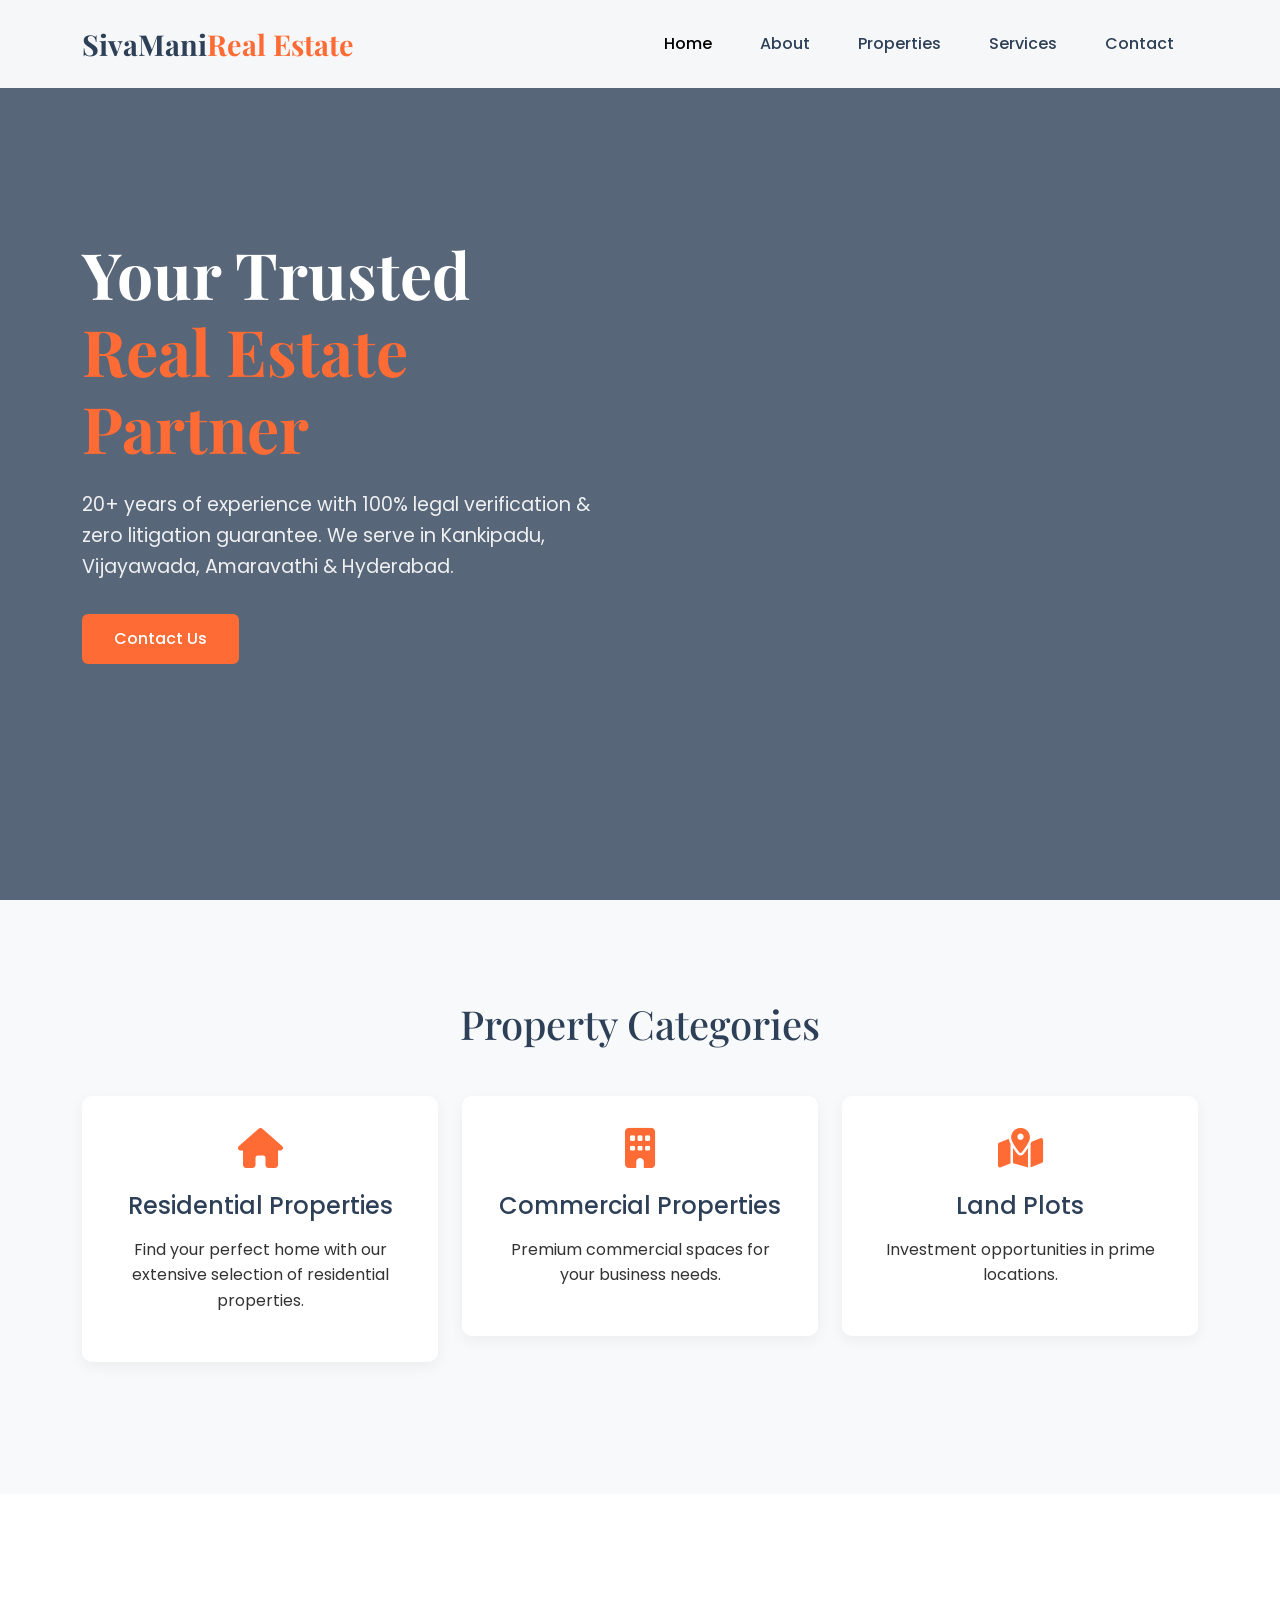
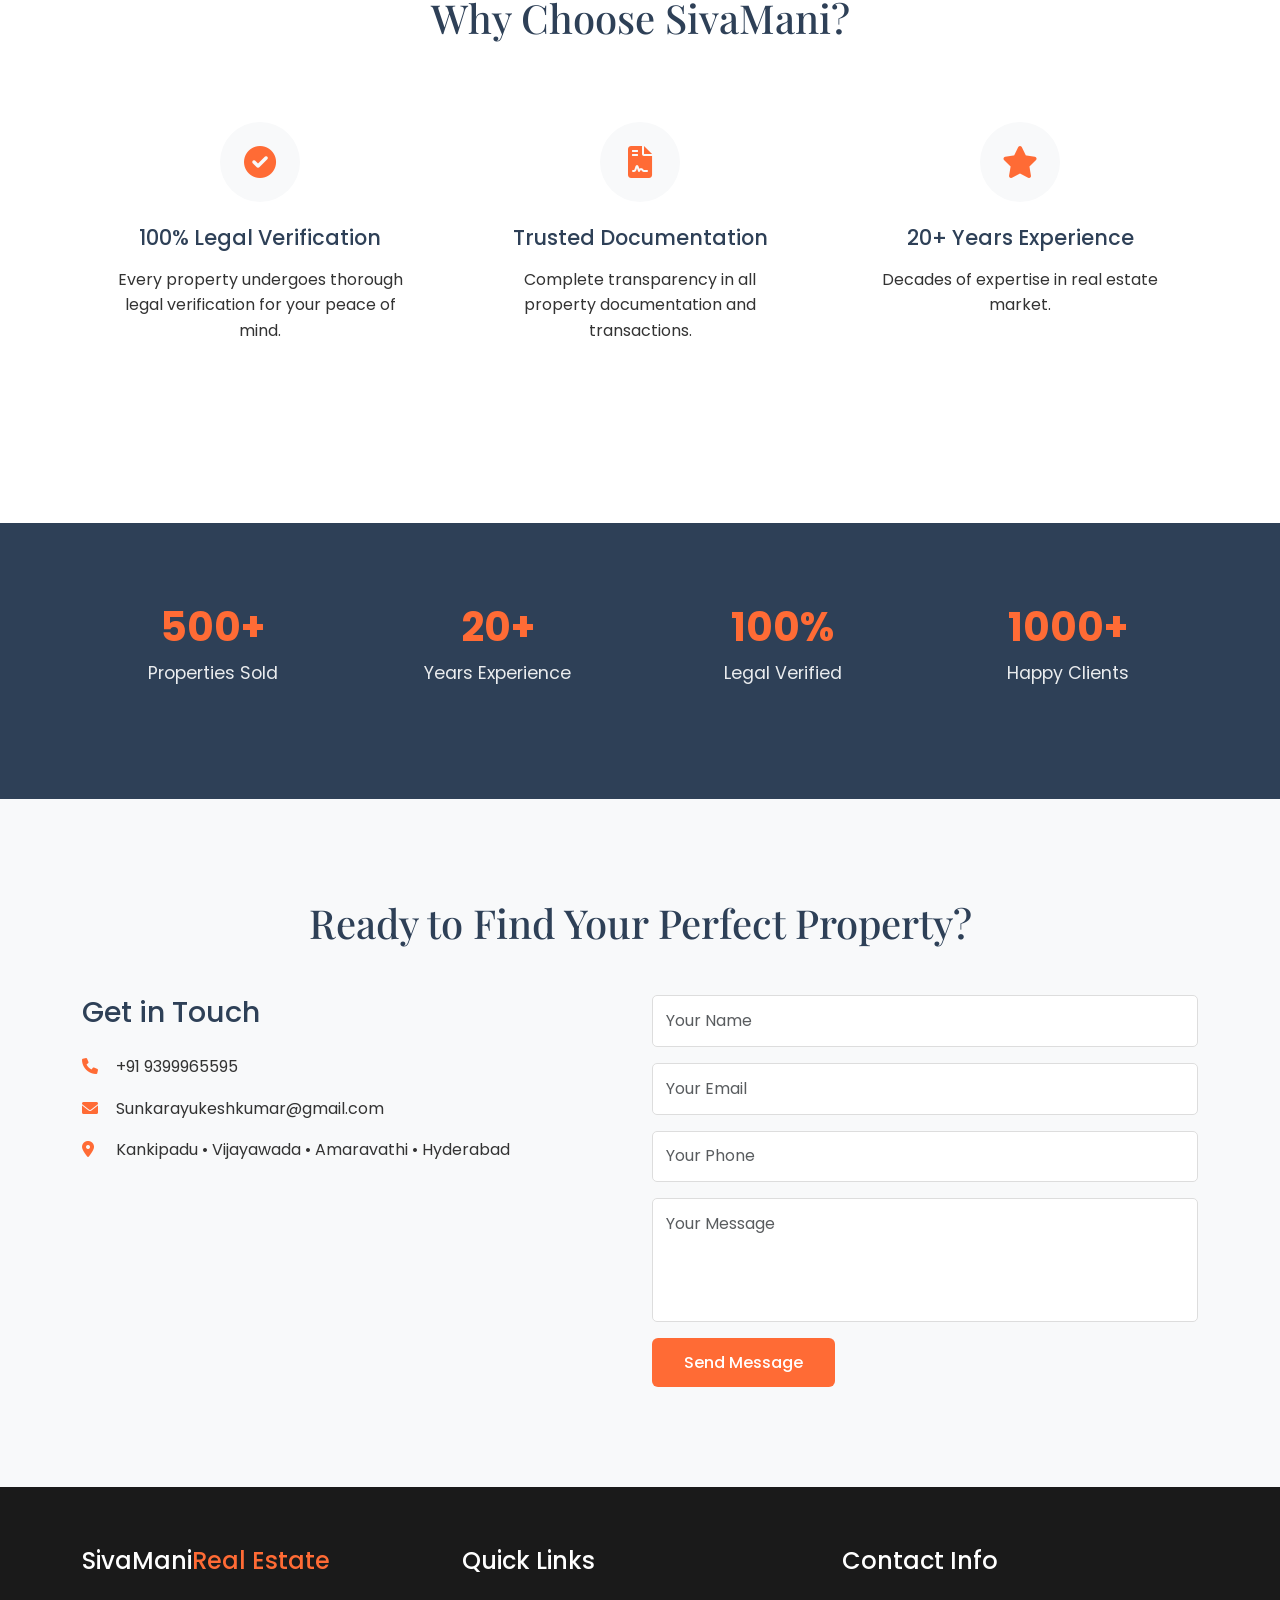
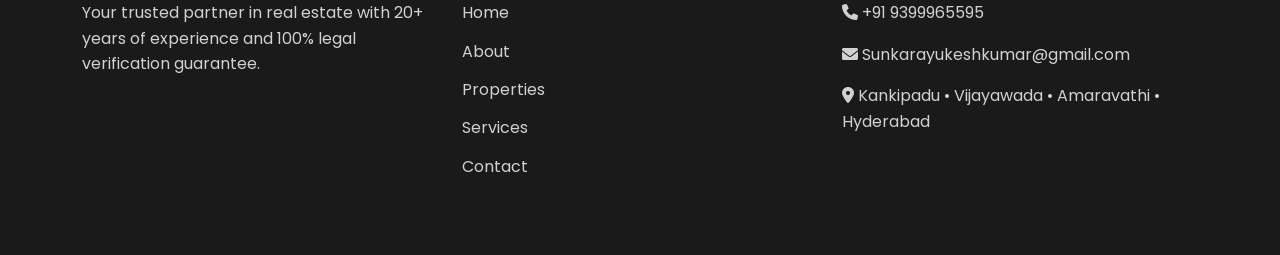
==== v0/index.html @ c0dce3c6 "inital v0 commit" ====
<!DOCTYPE html>
<html lang="en">
<head>
    <meta charset="UTF-8">
    <meta name="viewport" content="width=device-width, initial-scale=1.0">
    <title>SivaMani Real Estate - Your Trusted Property Partner</title>
    <!-- Bootstrap CSS -->
    <link href="https://cdn.jsdelivr.net/npm/bootstrap@5.3.0/dist/css/bootstrap.min.css" rel="stylesheet">
    <!-- Font Awesome -->
    <link href="https://cdnjs.cloudflare.com/ajax/libs/font-awesome/6.0.0/css/all.min.css" rel="stylesheet">
    <!-- Google Fonts -->
    <link href="https://fonts.googleapis.com/css2?family=Poppins:wght@300;400;500;600;700&family=Playfair+Display:wght@400;500;600;700&display=swap" rel="stylesheet">
    <!-- AOS Animation -->
    <link href="https://unpkg.com/aos@2.3.1/dist/aos.css" rel="stylesheet">
    <!-- Custom CSS -->
    <link href="styles.css" rel="stylesheet">
</head>
<body>
    <!-- Navigation -->
    <nav class="navbar navbar-expand-lg fixed-top">
        <div class="container">
            <a class="navbar-brand" href="#">SivaMani<span>Real Estate</span></a>
            <button class="navbar-toggler" type="button" data-bs-toggle="collapse" data-bs-target="#navbarNav">
                <span class="navbar-toggler-icon"></span>
            </button>
            <div class="collapse navbar-collapse" id="navbarNav">
                <ul class="navbar-nav ms-auto">
                    <li class="nav-item"><a class="nav-link" href="#home">Home</a></li>
                    <li class="nav-item"><a class="nav-link" href="#about">About</a></li>
                    <li class="nav-item"><a class="nav-link" href="#properties">Properties</a></li>
                    <li class="nav-item"><a class="nav-link" href="#services">Services</a></li>
                    <li class="nav-item"><a class="nav-link" href="#contact">Contact</a></li>
                </ul>
            </div>
        </div>
    </nav>

    <!-- Hero Section -->
    <section id="home" class="hero">
        <div class="container">
            <div class="row align-items-center">
                <div class="col-lg-6" data-aos="fade-right">
                    <h1>Your Trusted<br><span>Real Estate Partner</span></h1>
                    <p>20+ years of experience with 100% legal verification & zero litigation guarantee. We serve in Kankipadu, Vijayawada, Amaravathi & Hyderabad.</p>
                    <a href="#contact" class="btn btn-primary">Contact Us</a>
                </div>
            </div>
        </div>
    </section>

    <!-- Property Categories -->
    <section id="properties" class="categories">
        <div class="container">
            <h2 class="section-title" data-aos="fade-up">Property Categories</h2>
            <div class="row">
                <div class="col-md-4" data-aos="fade-up">
                    <div class="category-card">
                        <i class="fas fa-home"></i>
                        <h3>Residential Properties</h3>
                        <p>Find your perfect home with our extensive selection of residential properties.</p>
                    </div>
                </div>
                <div class="col-md-4" data-aos="fade-up" data-aos-delay="100">
                    <div class="category-card">
                        <i class="fas fa-building"></i>
                        <h3>Commercial Properties</h3>
                        <p>Premium commercial spaces for your business needs.</p>
                    </div>
                </div>
                <div class="col-md-4" data-aos="fade-up" data-aos-delay="200">
                    <div class="category-card">
                        <i class="fas fa-map-marked-alt"></i>
                        <h3>Land Plots</h3>
                        <p>Investment opportunities in prime locations.</p>
                    </div>
                </div>
            </div>
        </div>
    </section>

    <!-- Why Choose Section -->
    <section class="why-choose">
        <div class="container">
            <h2 class="section-title" data-aos="fade-up">Why Choose SivaMani?</h2>
            <div class="row">
                <div class="col-md-4" data-aos="fade-up">
                    <div class="feature-card">
                        <div class="icon"><i class="fas fa-check-circle"></i></div>
                        <h3>100% Legal Verification</h3>
                        <p>Every property undergoes thorough legal verification for your peace of mind.</p>
                    </div>
                </div>
                <div class="col-md-4" data-aos="fade-up" data-aos-delay="100">
                    <div class="feature-card">
                        <div class="icon"><i class="fas fa-file-contract"></i></div>
                        <h3>Trusted Documentation</h3>
                        <p>Complete transparency in all property documentation and transactions.</p>
                    </div>
                </div>
                <div class="col-md-4" data-aos="fade-up" data-aos-delay="200">
                    <div class="feature-card">
                        <div class="icon"><i class="fas fa-star"></i></div>
                        <h3>20+ Years Experience</h3>
                        <p>Decades of expertise in real estate market.</p>
                    </div>
                </div>
            </div>
        </div>
    </section>

    <!-- Stats Section -->
    <section class="stats">
        <div class="container">
            <div class="row">
                <div class="col-md-3" data-aos="fade-up">
                    <div class="stat-item">
                        <h3>500+</h3>
                        <p>Properties Sold</p>
                    </div>
                </div>
                <div class="col-md-3" data-aos="fade-up" data-aos-delay="100">
                    <div class="stat-item">
                        <h3>20+</h3>
                        <p>Years Experience</p>
                    </div>
                </div>
                <div class="col-md-3" data-aos="fade-up" data-aos-delay="200">
                    <div class="stat-item">
                        <h3>100%</h3>
                        <p>Legal Verified</p>
                    </div>
                </div>
                <div class="col-md-3" data-aos="fade-up" data-aos-delay="300">
                    <div class="stat-item">
                        <h3>1000+</h3>
                        <p>Happy Clients</p>
                    </div>
                </div>
            </div>
        </div>
    </section>

    <!-- Contact Section -->
    <section id="contact" class="contact">
        <div class="container">
            <h2 class="section-title" data-aos="fade-up">Ready to Find Your Perfect Property?</h2>
            <div class="row">
                <div class="col-md-6" data-aos="fade-right">
                    <div class="contact-info">
                        <h3>Get in Touch</h3>
                        <p><i class="fas fa-phone"></i> +91 9399965595</p>
                        <p><i class="fas fa-envelope"></i> Sunkarayukeshkumar@gmail.com</p>
                        <p><i class="fas fa-map-marker-alt"></i> Kankipadu • Vijayawada • Amaravathi • Hyderabad</p>
                    </div>
                </div>
                <div class="col-md-6" data-aos="fade-left">
                    <form class="contact-form">
                        <div class="mb-3">
                            <input type="text" class="form-control" placeholder="Your Name">
                        </div>
                        <div class="mb-3">
                            <input type="email" class="form-control" placeholder="Your Email">
                        </div>
                        <div class="mb-3">
                            <input type="tel" class="form-control" placeholder="Your Phone">
                        </div>
                        <div class="mb-3">
                            <textarea class="form-control" rows="4" placeholder="Your Message"></textarea>
                        </div>
                        <button type="submit" class="btn btn-primary">Send Message</button>
                    </form>
                </div>
            </div>
        </div>
    </section>

    <!-- Footer -->
    <footer class="footer">
        <div class="container">
            <div class="row">
                <div class="col-md-4">
                    <h3>SivaMani<span>Real Estate</span></h3>
                    <p>Your trusted partner in real estate with 20+ years of experience and 100% legal verification guarantee.</p>
                </div>
                <div class="col-md-4">
                    <h3>Quick Links</h3>
                    <ul>
                        <li><a href="#home">Home</a></li>
                        <li><a href="#about">About</a></li>
                        <li><a href="#properties">Properties</a></li>
                        <li><a href="#services">Services</a></li>
                        <li><a href="#contact">Contact</a></li>
                    </ul>
                </div>
                <div class="col-md-4">
                    <h3>Contact Info</h3>
                    <p><i class="fas fa-phone"></i> +91 9399965595</p>
                    <p><i class="fas fa-envelope"></i> Sunkarayukeshkumar@gmail.com</p>
                    <p><i class="fas fa-map-marker-alt"></i> Kankipadu • Vijayawada • Amaravathi • Hyderabad</p>
                </div>
            </div>
        </div>
    </footer>

    <!-- Scripts -->
    <script src="https://cdn.jsdelivr.net/npm/bootstrap@5.3.0/dist/js/bootstrap.bundle.min.js"></script>
    <script src="https://unpkg.com/aos@2.3.1/dist/aos.js"></script>
    <script src="script.js"></script>
</body>
</html>
---- v0/styles.css ----
:root {
    --primary-color: #FF6B35;
    --secondary-color: #2E4057;
    --accent-color: #F7C59F;
    --text-color: #333;
    --light-bg: #f8f9fa;
    --dark-bg: #1a1a1a;
}

* {
    margin: 0;
    padding: 0;
    box-sizing: border-box;
}

body {
    font-family: 'Poppins', sans-serif;
    color: var(--text-color);
    line-height: 1.6;
}

/* Navigation */
.navbar {
    background: rgba(255, 255, 255, 0.95);
    padding: 1rem 0;
    transition: all 0.3s ease;
    box-shadow: 0 2px 10px rgba(0, 0, 0, 0.1);
}

.navbar-brand {
    font-family: 'Playfair Display', serif;
    font-size: 1.8rem;
    font-weight: 700;
    color: var(--secondary-color);
}

.navbar-brand span {
    color: var(--primary-color);
}

.nav-link {
    color: var(--secondary-color);
    font-weight: 500;
    margin: 0 1rem;
    transition: color 0.3s ease;
}

.nav-link:hover {
    color: var(--primary-color);
}

/* Hero Section */
.hero {
    background: linear-gradient(rgba(46, 64, 87, 0.8), rgba(46, 64, 87, 0.8)), url('https://images.unsplash.com/photo-1560518883-ce09059eeffa?ixlib=rb-4.0.3') center/cover;
    min-height: 100vh;
    display: flex;
    align-items: center;
    color: white;
    padding: 100px 0;
}

.hero h1 {
    font-family: 'Playfair Display', serif;
    font-size: 4rem;
    font-weight: 700;
    margin-bottom: 1.5rem;
}

.hero h1 span {
    color: var(--primary-color);
}

.hero p {
    font-size: 1.2rem;
    margin-bottom: 2rem;
    opacity: 0.9;
}

.btn-primary {
    background-color: var(--primary-color);
    border: none;
    padding: 0.8rem 2rem;
    font-weight: 500;
    transition: all 0.3s ease;
}

.btn-primary:hover {
    background-color: #ff824d;
    transform: translateY(-2px);
}

/* Property Categories */
.categories {
    padding: 100px 0;
    background-color: var(--light-bg);
}

.section-title {
    font-family: 'Playfair Display', serif;
    font-size: 2.5rem;
    color: var(--secondary-color);
    text-align: center;
    margin-bottom: 3rem;
}

.category-card {
    background: white;
    padding: 2rem;
    border-radius: 10px;
    text-align: center;
    transition: all 0.3s ease;
    margin-bottom: 2rem;
    box-shadow: 0 5px 15px rgba(0, 0, 0, 0.05);
}

.category-card:hover {
    transform: translateY(-10px);
    box-shadow: 0 8px 25px rgba(0, 0, 0, 0.1);
}

.category-card i {
    font-size: 2.5rem;
    color: var(--primary-color);
    margin-bottom: 1.5rem;
}

.category-card h3 {
    font-size: 1.5rem;
    margin-bottom: 1rem;
    color: var(--secondary-color);
}

/* Why Choose Section */
.why-choose {
    padding: 100px 0;
    background-color: white;
}

.feature-card {
    text-align: center;
    padding: 2rem;
    margin-bottom: 2rem;
}

.feature-card .icon {
    width: 80px;
    height: 80px;
    margin: 0 auto 1.5rem;
    background: var(--light-bg);
    border-radius: 50%;
    display: flex;
    align-items: center;
    justify-content: center;
}

.feature-card .icon i {
    font-size: 2rem;
    color: var(--primary-color);
}

.feature-card h3 {
    font-size: 1.3rem;
    margin-bottom: 1rem;
    color: var(--secondary-color);
}

/* Stats Section */
.stats {
    padding: 80px 0;
    background-color: var(--secondary-color);
    color: white;
}

.stat-item {
    text-align: center;
    margin-bottom: 2rem;
}

.stat-item h3 {
    font-size: 2.5rem;
    font-weight: 700;
    color: var(--primary-color);
    margin-bottom: 0.5rem;
}

.stat-item p {
    font-size: 1.1rem;
    opacity: 0.9;
}

/* Contact Section */
.contact {
    padding: 100px 0;
    background-color: var(--light-bg);
}

.contact-info {
    margin-bottom: 2rem;
}

.contact-info h3 {
    font-size: 1.8rem;
    margin-bottom: 1.5rem;
    color: var(--secondary-color);
}

.contact-info p {
    margin-bottom: 1rem;
}

.contact-info i {
    color: var(--primary-color);
    margin-right: 10px;
    width: 20px;
}

.contact-form .form-control {
    padding: 0.8rem;
    margin-bottom: 1rem;
    border: 1px solid #ddd;
    border-radius: 5px;
}

.contact-form textarea {
    resize: none;
}

/* Footer */
.footer {
    padding: 60px 0;
    background-color: var(--dark-bg);
    color: white;
}

.footer h3 {
    font-size: 1.5rem;
    margin-bottom: 1.5rem;
}

.footer h3 span {
    color: var(--primary-color);
}

.footer p {
    opacity: 0.8;
    margin-bottom: 1rem;
}

.footer ul {
    list-style: none;
    padding: 0;
}

.footer ul li {
    margin-bottom: 0.8rem;
}

.footer ul li a {
    color: white;
    opacity: 0.8;
    text-decoration: none;
    transition: all 0.3s ease;
}

.footer ul li a:hover {
    color: var(--primary-color);
    opacity: 1;
}

/* Animations */
[data-aos] {
    pointer-events: none;
}

[data-aos].aos-animate {
    pointer-events: auto;
}

/* Responsive Design */
@media (max-width: 991px) {
    .hero h1 {
        font-size: 3rem;
    }

    .navbar-collapse {
        background: white;
        padding: 1rem;
        border-radius: 5px;
        margin-top: 1rem;
    }
}

@media (max-width: 767px) {
    .hero h1 {
        font-size: 2.5rem;
    }

    .section-title {
        font-size: 2rem;
    }

    .stat-item {
        margin-bottom: 2rem;
    }
}
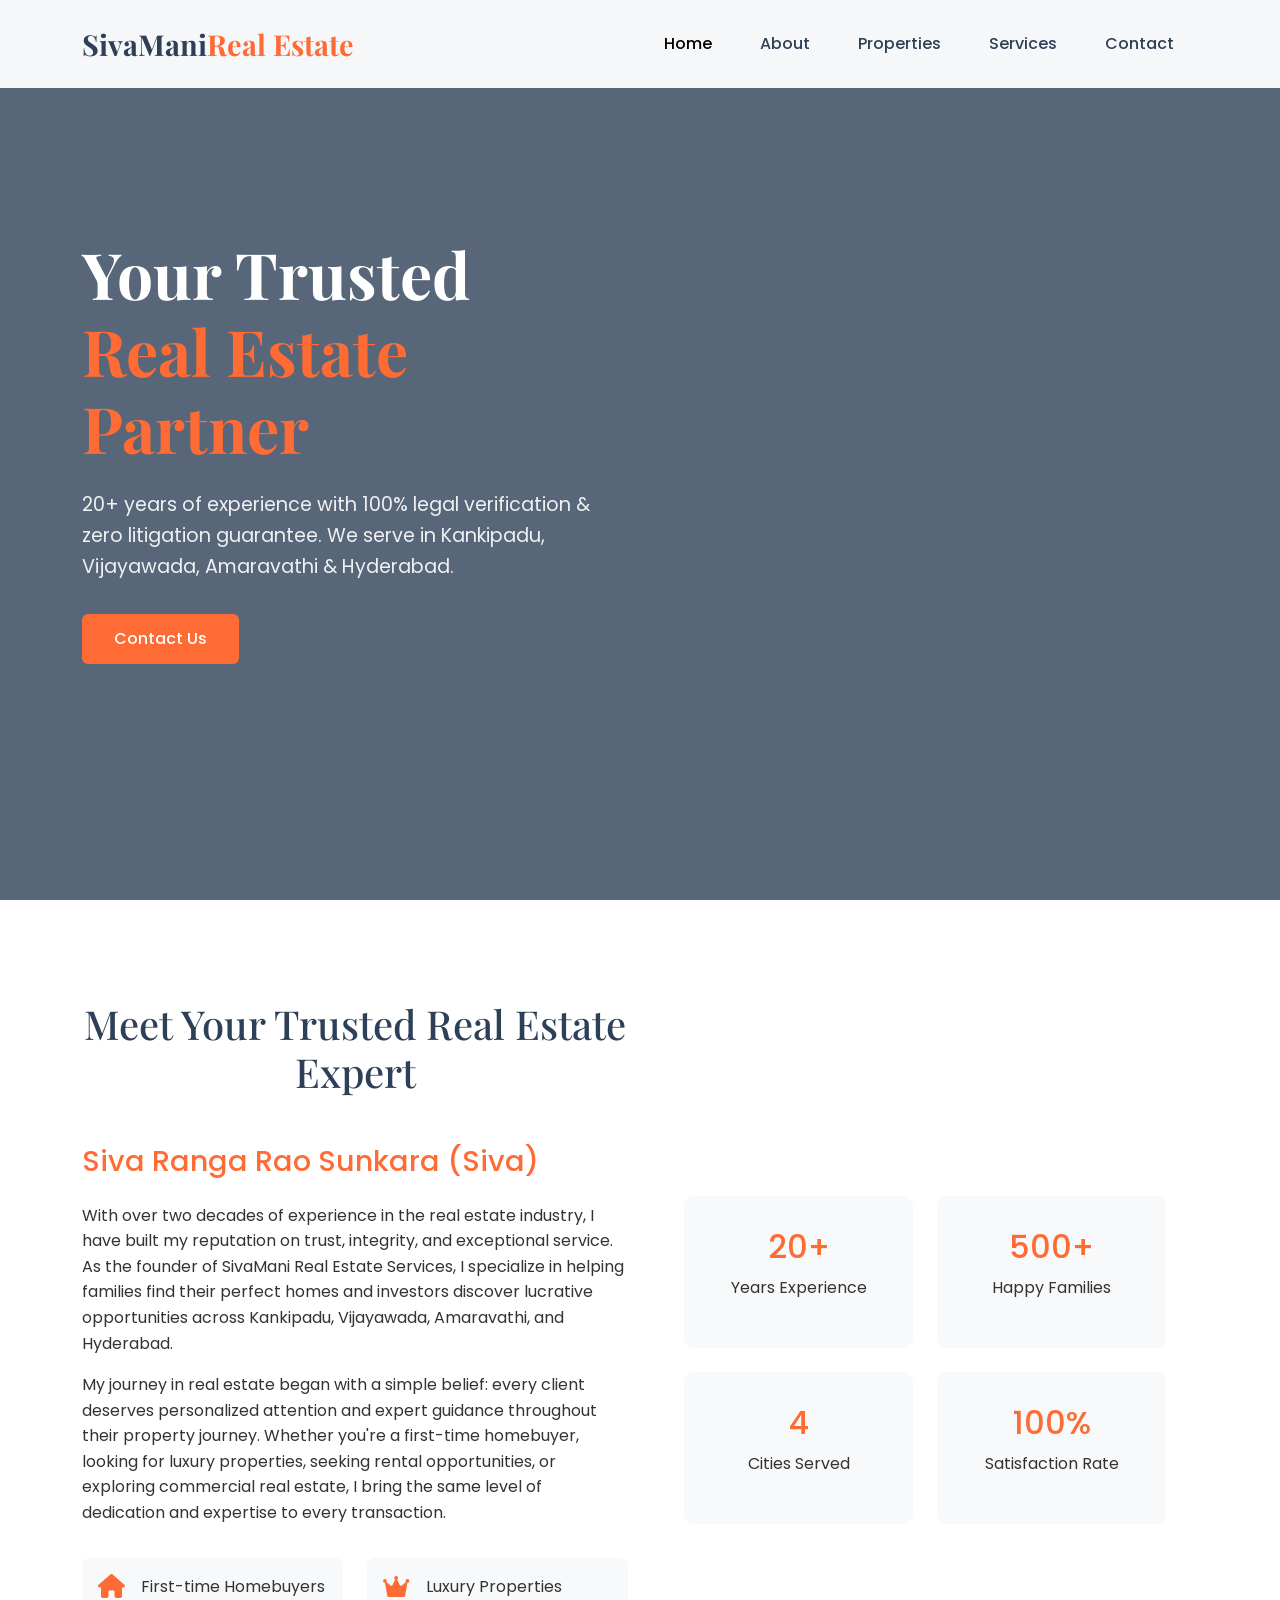
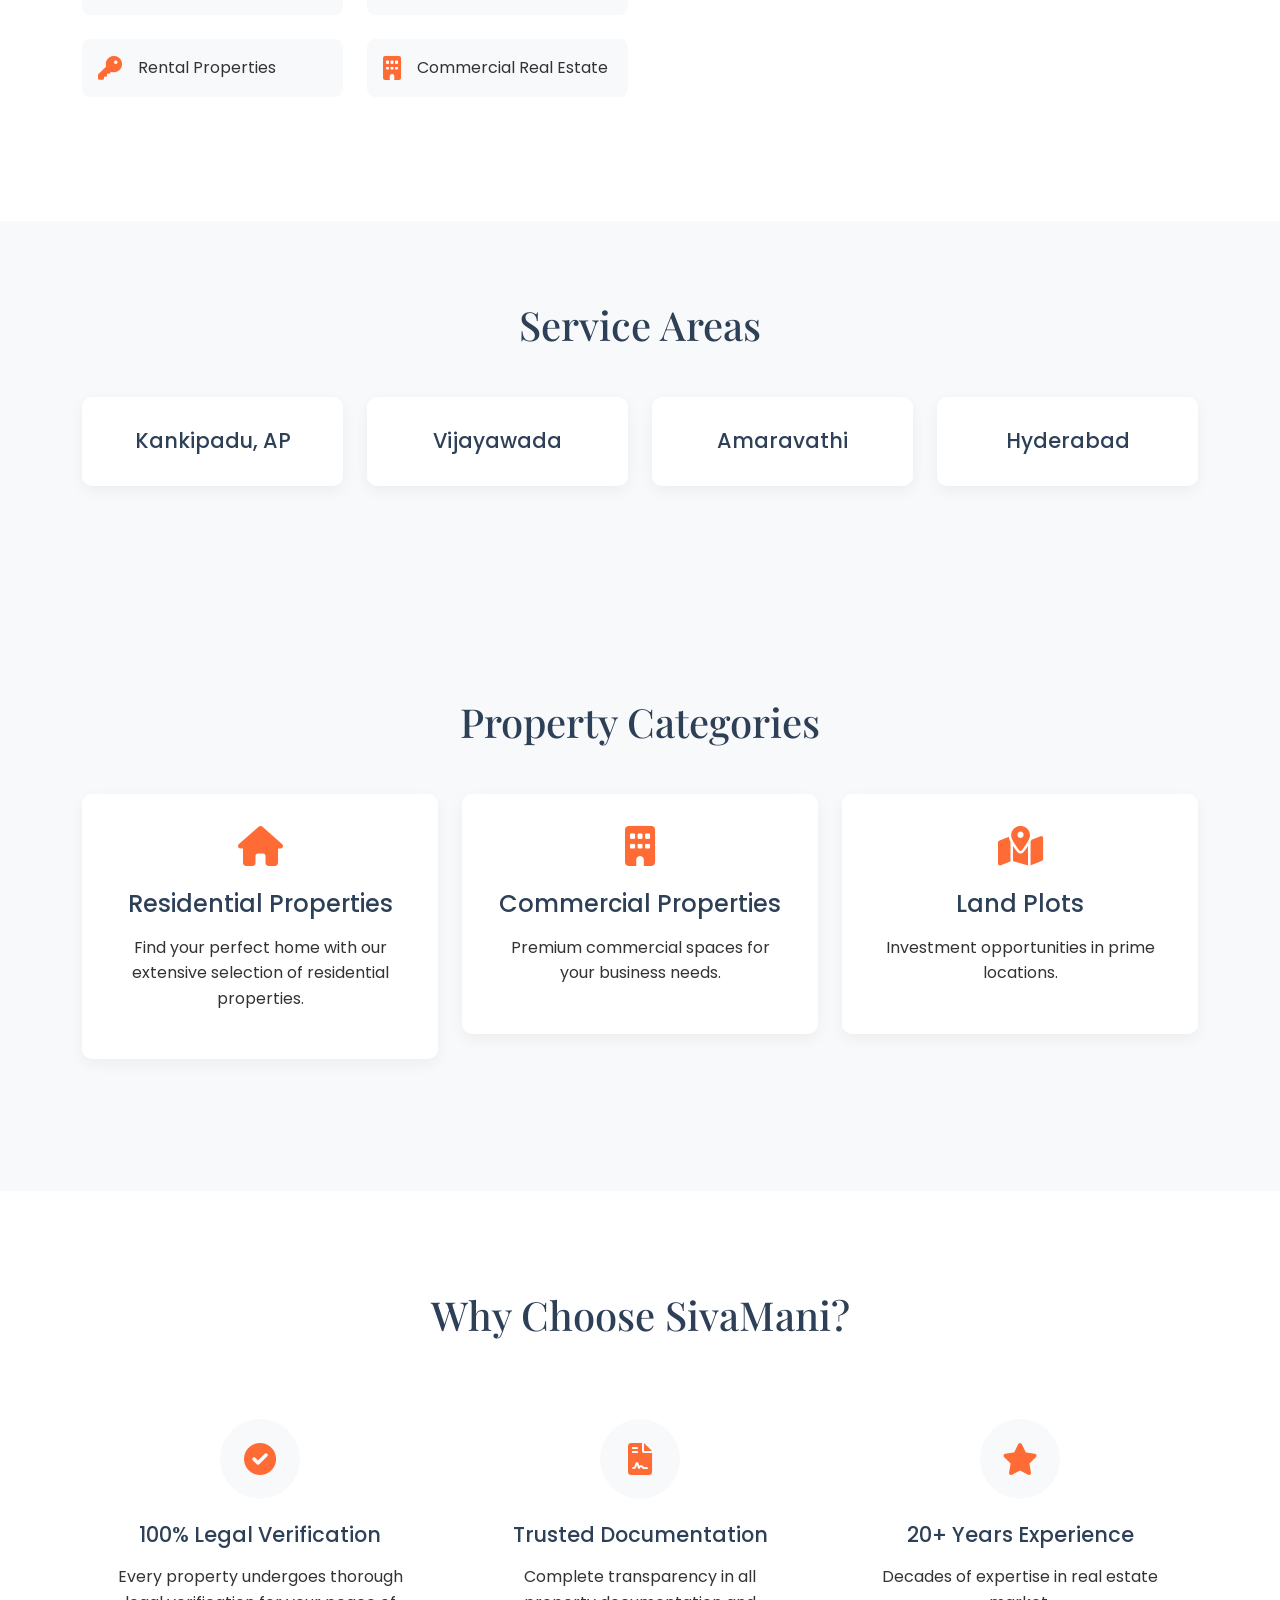
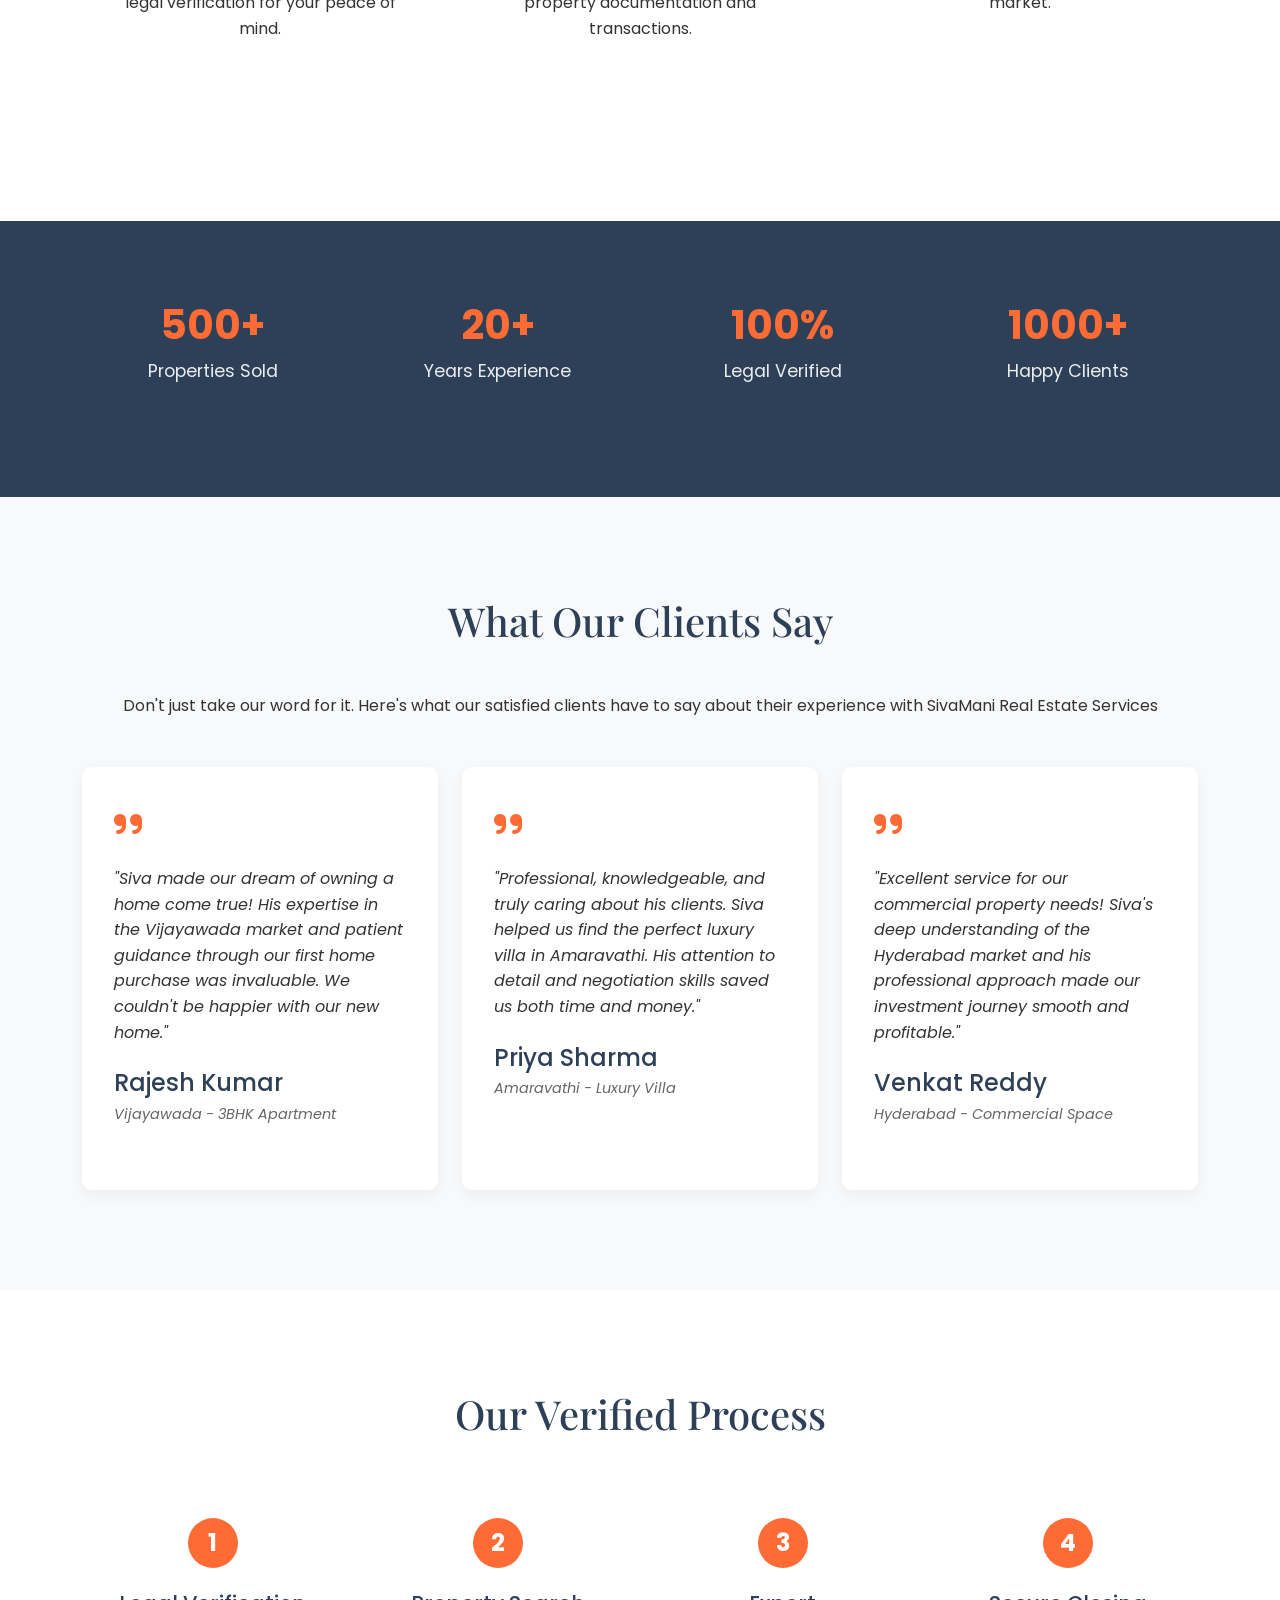
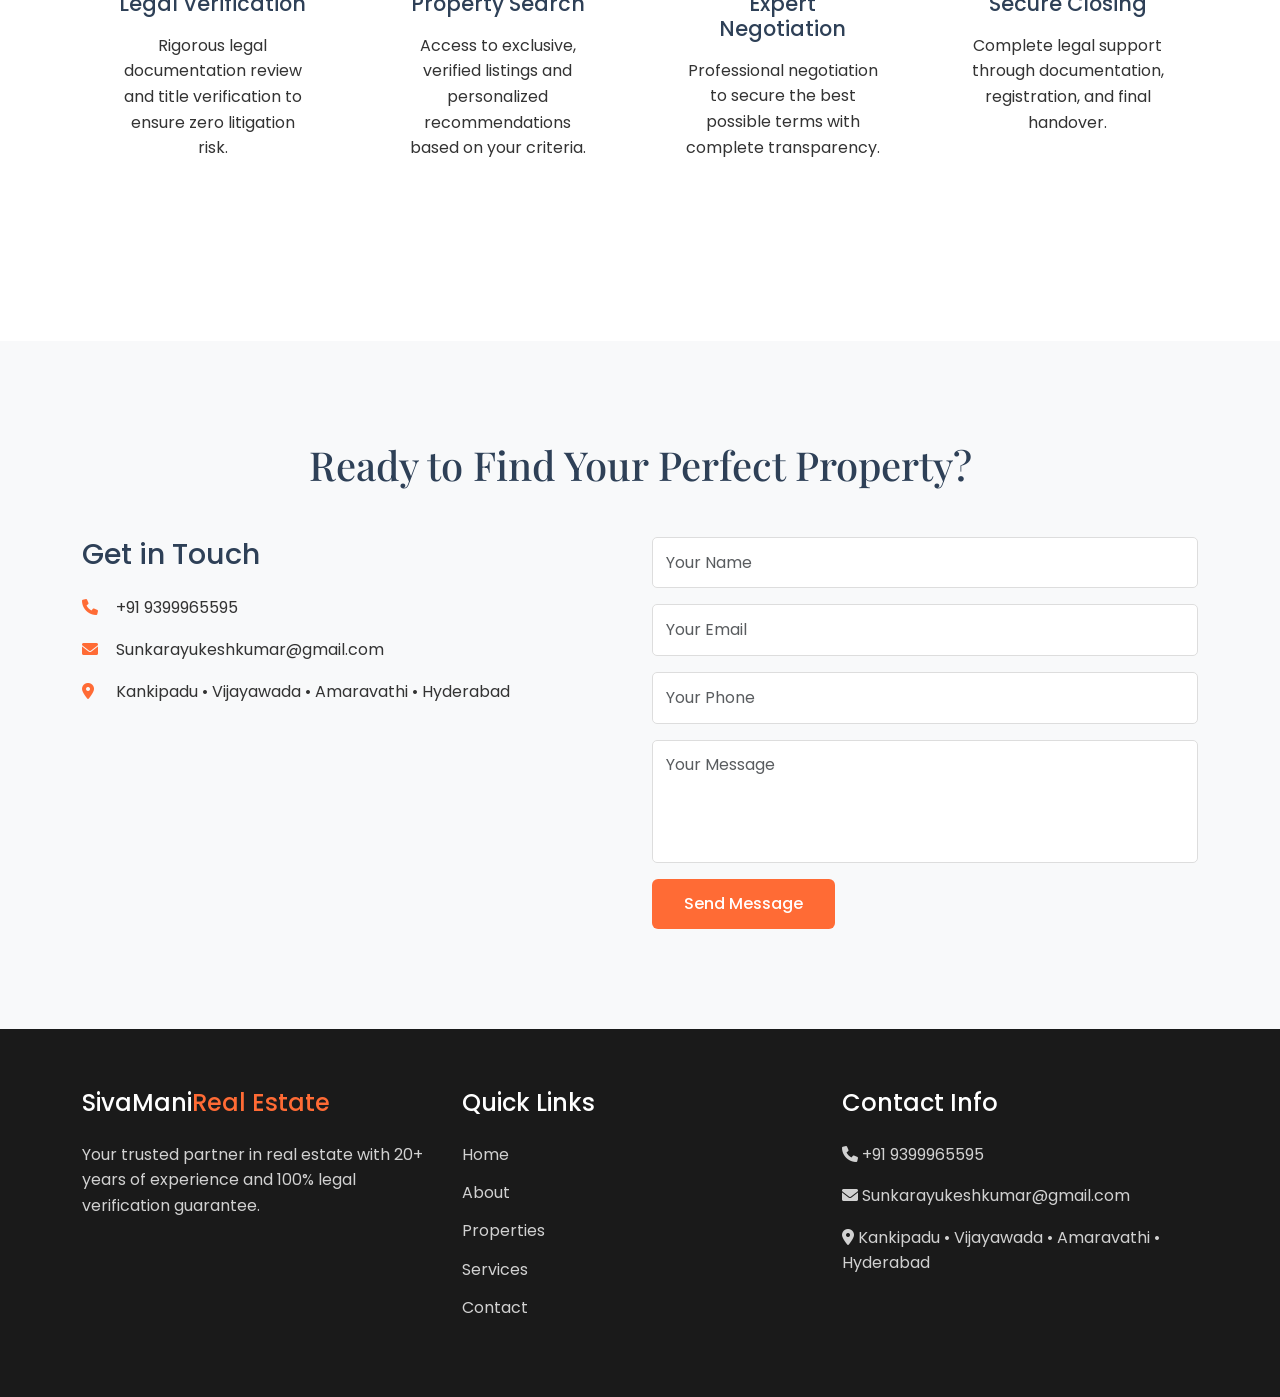
==== commit 381df5e2: "test" ====
--- a/v0/index.html
+++ b/v0/index.html
@@ -48,6 +48,97 @@
         </div>
     </section>
 
+    <!-- About Section -->
+    <section id="about" class="about">
+        <div class="container">
+            <div class="row align-items-center">
+                <div class="col-lg-6" data-aos="fade-right">
+                    <h2 class="section-title">Meet Your Trusted Real Estate Expert</h2>
+                    <h3>Siva Ranga Rao Sunkara (Siva)</h3>
+                    <p>With over two decades of experience in the real estate industry, I have built my reputation on trust, integrity, and exceptional service. As the founder of SivaMani Real Estate Services, I specialize in helping families find their perfect homes and investors discover lucrative opportunities across Kankipadu, Vijayawada, Amaravathi, and Hyderabad.</p>
+                    <p>My journey in real estate began with a simple belief: every client deserves personalized attention and expert guidance throughout their property journey. Whether you're a first-time homebuyer, looking for luxury properties, seeking rental opportunities, or exploring commercial real estate, I bring the same level of dedication and expertise to every transaction.</p>
+                    <div class="expertise-areas">
+                        <div class="row">
+                            <div class="col-6">
+                                <div class="expertise-item">
+                                    <i class="fas fa-home"></i>
+                                    <span>First-time Homebuyers</span>
+                                </div>
+                            </div>
+                            <div class="col-6">
+                                <div class="expertise-item">
+                                    <i class="fas fa-crown"></i>
+                                    <span>Luxury Properties</span>
+                                </div>
+                            </div>
+                            <div class="col-6">
+                                <div class="expertise-item">
+                                    <i class="fas fa-key"></i>
+                                    <span>Rental Properties</span>
+                                </div>
+                            </div>
+                            <div class="col-6">
+                                <div class="expertise-item">
+                                    <i class="fas fa-building"></i>
+                                    <span>Commercial Real Estate</span>
+                                </div>
+                            </div>
+                        </div>
+                    </div>
+                </div>
+                <div class="col-lg-6" data-aos="fade-left">
+                    <div class="about-stats">
+                        <div class="stat-box">
+                            <h4>20+</h4>
+                            <p>Years Experience</p>
+                        </div>
+                        <div class="stat-box">
+                            <h4>500+</h4>
+                            <p>Happy Families</p>
+                        </div>
+                        <div class="stat-box">
+                            <h4>4</h4>
+                            <p>Cities Served</p>
+                        </div>
+                        <div class="stat-box">
+                            <h4>100%</h4>
+                            <p>Satisfaction Rate</p>
+                        </div>
+                    </div>
+                </div>
+            </div>
+        </div>
+    </section>
+
+    <!-- Service Areas -->
+    <section class="service-areas">
+        <div class="container">
+            <h2 class="section-title" data-aos="fade-up">Service Areas</h2>
+            <div class="row">
+                <div class="col-md-3" data-aos="fade-up">
+                    <div class="area-card">
+                        <h3>Kankipadu, AP</h3>
+                    </div>
+                </div>
+                <div class="col-md-3" data-aos="fade-up" data-aos-delay="100">
+                    <div class="area-card">
+                        <h3>Vijayawada</h3>
+                    </div>
+                </div>
+                <div class="col-md-3" data-aos="fade-up" data-aos-delay="200">
+                    <div class="area-card">
+                        <h3>Amaravathi</h3>
+                    </div>
+                </div>
+                <div class="col-md-3" data-aos="fade-up" data-aos-delay="300">
+                    <div class="area-card">
+                        <h3>Hyderabad</h3>
+                    </div>
+                </div>
+            </div>
+        </div>
+    </section>
+
     <!-- Property Categories -->
     <section id="properties" class="categories">
         <div class="container">
@@ -134,6 +225,83 @@
                     <div class="stat-item">
                         <h3>1000+</h3>
                         <p>Happy Clients</p>
+                    </div>
+                </div>
+            </div>
+        </div>
+    </section>
+
+    <!-- Testimonials Section -->
+    <section class="testimonials">
+        <div class="container">
+            <h2 class="section-title" data-aos="fade-up">What Our Clients Say</h2>
+            <p class="text-center mb-5">Don't just take our word for it. Here's what our satisfied clients have to say about their experience with SivaMani Real Estate Services</p>
+            <div class="row">
+                <div class="col-md-4" data-aos="fade-up">
+                    <div class="testimonial-card">
+                        <div class="quote"><i class="fas fa-quote-right"></i></div>
+                        <p>"Siva made our dream of owning a home come true! His expertise in the Vijayawada market and patient guidance through our first home purchase was invaluable. We couldn't be happier with our new home."</p>
+                        <div class="client-info">
+                            <h4>Rajesh Kumar</h4>
+                            <p>Vijayawada - 3BHK Apartment</p>
+                        </div>
+                    </div>
+                </div>
+                <div class="col-md-4" data-aos="fade-up" data-aos-delay="100">
+                    <div class="testimonial-card">
+                        <div class="quote"><i class="fas fa-quote-right"></i></div>
+                        <p>"Professional, knowledgeable, and truly caring about his clients. Siva helped us find the perfect luxury villa in Amaravathi. His attention to detail and negotiation skills saved us both time and money."</p>
+                        <div class="client-info">
+                            <h4>Priya Sharma</h4>
+                            <p>Amaravathi - Luxury Villa</p>
+                        </div>
+                    </div>
+                </div>
+                <div class="col-md-4" data-aos="fade-up" data-aos-delay="200">
+                    <div class="testimonial-card">
+                        <div class="quote"><i class="fas fa-quote-right"></i></div>
+                        <p>"Excellent service for our commercial property needs! Siva's deep understanding of the Hyderabad market and his professional approach made our investment journey smooth and profitable."</p>
+                        <div class="client-info">
+                            <h4>Venkat Reddy</h4>
+                            <p>Hyderabad - Commercial Space</p>
+                        </div>
+                    </div>
+                </div>
+            </div>
+        </div>
+    </section>
+
+    <!-- Our Process -->
+    <section class="process">
+        <div class="container">
+            <h2 class="section-title" data-aos="fade-up">Our Verified Process</h2>
+            <div class="row">
+                <div class="col-md-3" data-aos="fade-up">
+                    <div class="process-card">
+                        <div class="number">1</div>
+                        <h3>Legal Verification</h3>
+                        <p>Rigorous legal documentation review and title verification to ensure zero litigation risk.</p>
+                    </div>
+                </div>
+                <div class="col-md-3" data-aos="fade-up" data-aos-delay="100">
+                    <div class="process-card">
+                        <div class="number">2</div>
+                        <h3>Property Search</h3>
+                        <p>Access to exclusive, verified listings and personalized recommendations based on your criteria.</p>
+                    </div>
+                </div>
+                <div class="col-md-3" data-aos="fade-up" data-aos-delay="200">
+                    <div class="process-card">
+                        <div class="number">3</div>
+                        <h3>Expert Negotiation</h3>
+                        <p>Professional negotiation to secure the best possible terms with complete transparency.</p>
+                    </div>
+                </div>
+                <div class="col-md-3" data-aos="fade-up" data-aos-delay="300">
+                    <div class="process-card">
+                        <div class="number">4</div>
+                        <h3>Secure Closing</h3>
+                        <p>Complete legal support through documentation, registration, and final handover.</p>
                     </div>
                 </div>
             </div>
--- a/v0/styles.css
+++ b/v0/styles.css
@@ -188,6 +188,231 @@
     opacity: 0.9;
 }
 
+/* About Section */
+.about {
+    padding: 100px 0;
+    background-color: white;
+}
+
+.about h3 {
+    color: var(--primary-color);
+    margin-bottom: 1.5rem;
+    font-size: 1.8rem;
+}
+
+.expertise-areas {
+    margin-top: 2rem;
+}
+
+.expertise-item {
+    display: flex;
+    align-items: center;
+    margin-bottom: 1.5rem;
+    padding: 1rem;
+    background: var(--light-bg);
+    border-radius: 8px;
+    transition: all 0.3s ease;
+}
+
+.expertise-item:hover {
+    transform: translateY(-5px);
+    box-shadow: 0 5px 15px rgba(0, 0, 0, 0.1);
+}
+
+.expertise-item i {
+    font-size: 1.5rem;
+    color: var(--primary-color);
+    margin-right: 1rem;
+}
+
+.about-stats {
+    display: grid;
+    grid-template-columns: repeat(2, 1fr);
+    gap: 1.5rem;
+    padding: 2rem;
+}
+
+.stat-box {
+    background: var(--light-bg);
+    padding: 2rem;
+    text-align: center;
+    border-radius: 10px;
+    transition: all 0.3s ease;
+}
+
+.stat-box:hover {
+    transform: translateY(-5px);
+    box-shadow: 0 5px 15px rgba(0, 0, 0, 0.1);
+}
+
+.stat-box h4 {
+    color: var(--primary-color);
+    font-size: 2rem;
+    margin-bottom: 0.5rem;
+}
+
+/* Service Areas */
+.service-areas {
+    padding: 80px 0;
+    background-color: var(--light-bg);
+}
+
+.area-card {
+    background: white;
+    padding: 2rem;
+    text-align: center;
+    border-radius: 10px;
+    margin-bottom: 2rem;
+    transition: all 0.3s ease;
+    box-shadow: 0 5px 15px rgba(0, 0, 0, 0.05);
+}
+
+.area-card:hover {
+    transform: translateY(-10px);
+    box-shadow: 0 8px 25px rgba(0, 0, 0, 0.1);
+}
+
+.area-card h3 {
+    color: var(--secondary-color);
+    margin: 0;
+    font-size: 1.3rem;
+}
+
+/* Services Section */
+.services {
+    padding: 100px 0;
+    background-color: white;
+}
+
+.service-card {
+    background: var(--light-bg);
+    padding: 2rem;
+    border-radius: 10px;
+    height: 100%;
+    transition: all 0.3s ease;
+}
+
+.service-card:hover {
+    transform: translateY(-10px);
+    box-shadow: 0 8px 25px rgba(0, 0, 0, 0.1);
+}
+
+.service-card .icon {
+    width: 70px;
+    height: 70px;
+    background: white;
+    border-radius: 50%;
+    display: flex;
+    align-items: center;
+    justify-content: center;
+    margin-bottom: 1.5rem;
+}
+
+.service-card .icon i {
+    font-size: 1.8rem;
+    color: var(--primary-color);
+}
+
+.service-card h3 {
+    font-size: 1.3rem;
+    margin-bottom: 1rem;
+    color: var(--secondary-color);
+}
+
+.service-card ul {
+    list-style: none;
+    padding: 0;
+    margin: 0;
+}
+
+.service-card ul li {
+    margin-bottom: 0.8rem;
+    padding-left: 1.5rem;
+    position: relative;
+}
+
+.service-card ul li:before {
+    content: '✓';
+    color: var(--primary-color);
+    position: absolute;
+    left: 0;
+}
+
+/* Testimonials Section */
+.testimonials {
+    padding: 100px 0;
+    background-color: var(--light-bg);
+}
+
+.testimonial-card {
+    background: white;
+    padding: 2rem;
+    border-radius: 10px;
+    margin-bottom: 2rem;
+    height: 100%;
+    transition: all 0.3s ease;
+    box-shadow: 0 5px 15px rgba(0, 0, 0, 0.05);
+}
+
+.testimonial-card:hover {
+    transform: translateY(-10px);
+    box-shadow: 0 8px 25px rgba(0, 0, 0, 0.1);
+}
+
+.testimonial-card .quote {
+    color: var(--primary-color);
+    font-size: 2rem;
+    margin-bottom: 1rem;
+}
+
+.testimonial-card p {
+    font-style: italic;
+    margin-bottom: 1.5rem;
+}
+
+.client-info h4 {
+    color: var(--secondary-color);
+    margin-bottom: 0.3rem;
+}
+
+.client-info p {
+    font-size: 0.9rem;
+    color: #666;
+    margin: 0;
+}
+
+/* Process Section */
+.process {
+    padding: 100px 0;
+    background-color: white;
+}
+
+.process-card {
+    text-align: center;
+    padding: 2rem;
+    margin-bottom: 2rem;
+}
+
+.process-card .number {
+    width: 50px;
+    height: 50px;
+    background: var(--primary-color);
+    color: white;
+    border-radius: 50%;
+    display: flex;
+    align-items: center;
+    justify-content: center;
+    margin: 0 auto 1.5rem;
+    font-size: 1.5rem;
+    font-weight: 700;
+}
+
+.process-card h3 {
+    color: var(--secondary-color);
+    margin-bottom: 1rem;
+    font-size: 1.3rem;
+}
+
 /* Contact Section */
 .contact {
     padding: 100px 0;
